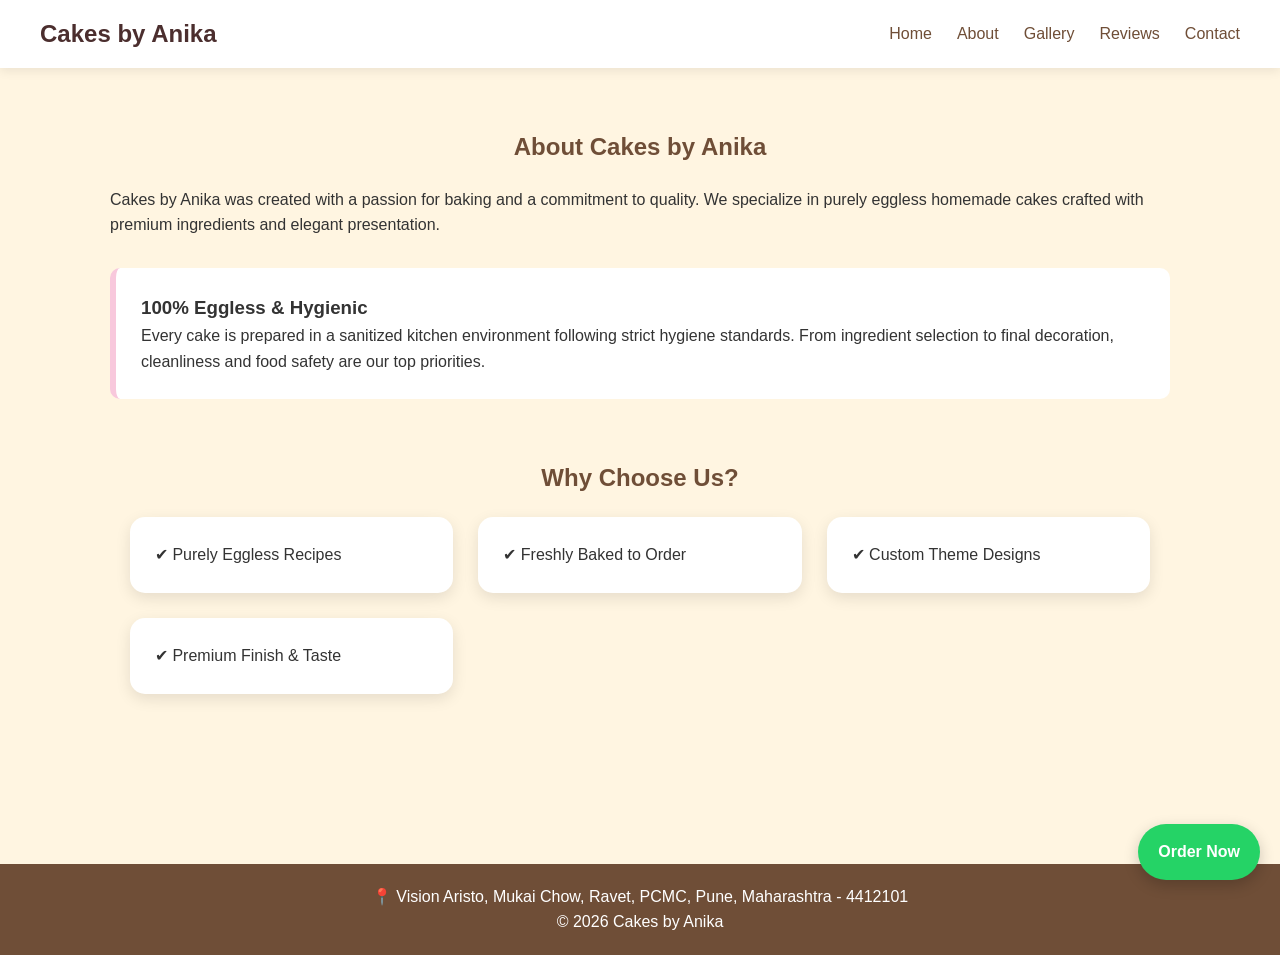
==== about.html @ 3f63ce71 "Update about.html" ====
<!DOCTYPE html>
<html lang="en">
<head>
<meta charset="UTF-8">
<meta name="viewport" content="width=device-width, initial-scale=1.0">
<title>About Us | Cakes by Anika</title>
<meta name="description" content="Learn about Cakes by Anika – purely eggless, hygienic homemade cake specialist in Ravet, Pune.">
<link rel="stylesheet" href="style.css">
</head>
<body>

<nav>
<h2>Cakes by Anika</h2>
<ul>
<li><a href="index.html">Home</a></li>
<li><a href="about.html">About</a></li>
<li><a href="gallery.html">Gallery</a></li>
<li><a href="reviews.html">Reviews</a></li>
<li><a href="contact.html">Contact</a></li>
</ul>
</nav>

<section class="section">
<h2>About Cakes by Anika</h2>
<p>
Cakes by Anika was created with a passion for baking and a commitment to quality. 
We specialize in purely eggless homemade cakes crafted with premium ingredients 
and elegant presentation.
</p>

<div class="highlight">
<h3>100% Eggless & Hygienic</h3>
<p>
Every cake is prepared in a sanitized kitchen environment following strict hygiene 
standards. From ingredient selection to final decoration, cleanliness and food safety 
are our top priorities.
</p>
</div>

<div class="section">
<h2>Why Choose Us?</h2>
<div class="card-grid">
<div class="card">✔ Purely Eggless Recipes</div>
<div class="card">✔ Freshly Baked to Order</div>
<div class="card">✔ Custom Theme Designs</div>
<div class="card">✔ Premium Finish & Taste</div>
</div>
</div>

</section>

<footer>
<p>📍 Vision Aristo, Mukai Chow, Ravet, PCMC, Pune, Maharashtra - 4412101</p>
<p>© 2026 Cakes by Anika</p>
</footer>

<a class="whatsapp-float" href="https://wa.me/91YOURNUMBER?text=Good%20day%2C%0A%0AI%20would%20like%20to%20place%20an%20order%20for%20a%20cake.%20Kindly%20provide%20details%20regarding%20the%20available%20flavors%2C%20sizes%2C%20pricing%2C%20and%20delivery%20or%20pickup%20options.%0A%0AThank%20you%20in%20advance%20for%20your%20assistance." target="_blank">Order Now</a>

</body>
</html>
---- style.css ----
:root {
  --pink: #f8c8dc;
  --pastel: #fde2e4;
  --cream: #fff5e1;
  --brown: #6f4e37;
  --chocolate: #4b2e2e;
  --white: #ffffff;
}

* {
  margin: 0;
  padding: 0;
  box-sizing: border-box;
  font-family: 'Segoe UI', sans-serif;
}

body {
  background: var(--cream);
  color: #333;
  line-height: 1.6;
}

nav {
  background: var(--white);
  padding: 15px 40px;
  display: flex;
  justify-content: space-between;
  align-items: center;
  box-shadow: 0 3px 10px rgba(0,0,0,0.08);
  position: sticky;
  top: 0;
  z-index: 1000;
}

nav h2 {
  color: var(--chocolate);
}

nav ul {
  list-style: none;
  display: flex;
  gap: 25px;
}

nav a {
  text-decoration: none;
  color: var(--brown);
  font-weight: 500;
  transition: 0.3s;
}

nav a:hover {
  color: var(--pink);
}

.hero {
  background: linear-gradient(135deg, var(--pink), var(--pastel));
  padding: 80px 20px;
  text-align: center;
  animation: fadeIn 1.2s ease-in;
}

.hero h1 {
  font-size: 2.8rem;
  color: var(--chocolate);
}

.hero p {
  margin-top: 15px;
  font-size: 1.1rem;
}

.section {
  padding: 60px 20px;
  max-width: 1100px;
  margin: auto;
}

.section h2 {
  color: var(--brown);
  margin-bottom: 20px;
  text-align: center;
}

.card-grid {
  display: grid;
  grid-template-columns: repeat(auto-fit, minmax(250px, 1fr));
  gap: 25px;
}

.card {
  background: var(--white);
  padding: 25px;
  border-radius: 15px;
  box-shadow: 0 5px 15px rgba(0,0,0,0.1);
  transition: 0.3s;
}

.card:hover {
  transform: translateY(-8px);
}

.highlight {
  background: var(--white);
  border-left: 6px solid var(--pink);
  padding: 25px;
  border-radius: 10px;
  margin-top: 30px;
}

.whatsapp-float {
  position: fixed;
  bottom: 20px;
  right: 20px;
  background: #25D366;
  color: white;
  padding: 15px 20px;
  border-radius: 50px;
  text-decoration: none;
  font-weight: bold;
  box-shadow: 0 5px 15px rgba(0,0,0,0.2);
}

footer {
  background: var(--brown);
  color: white;
  text-align: center;
  padding: 20px;
  margin-top: 50px;
}

@keyframes fadeIn {
  from { opacity: 0; transform: translateY(20px); }
  to { opacity: 1; transform: translateY(0); }
}

@media(max-width:768px){
  nav ul {
    flex-direction: column;
    gap: 10px;
  }
  .hero h1 {
    font-size: 2rem;
  }
}
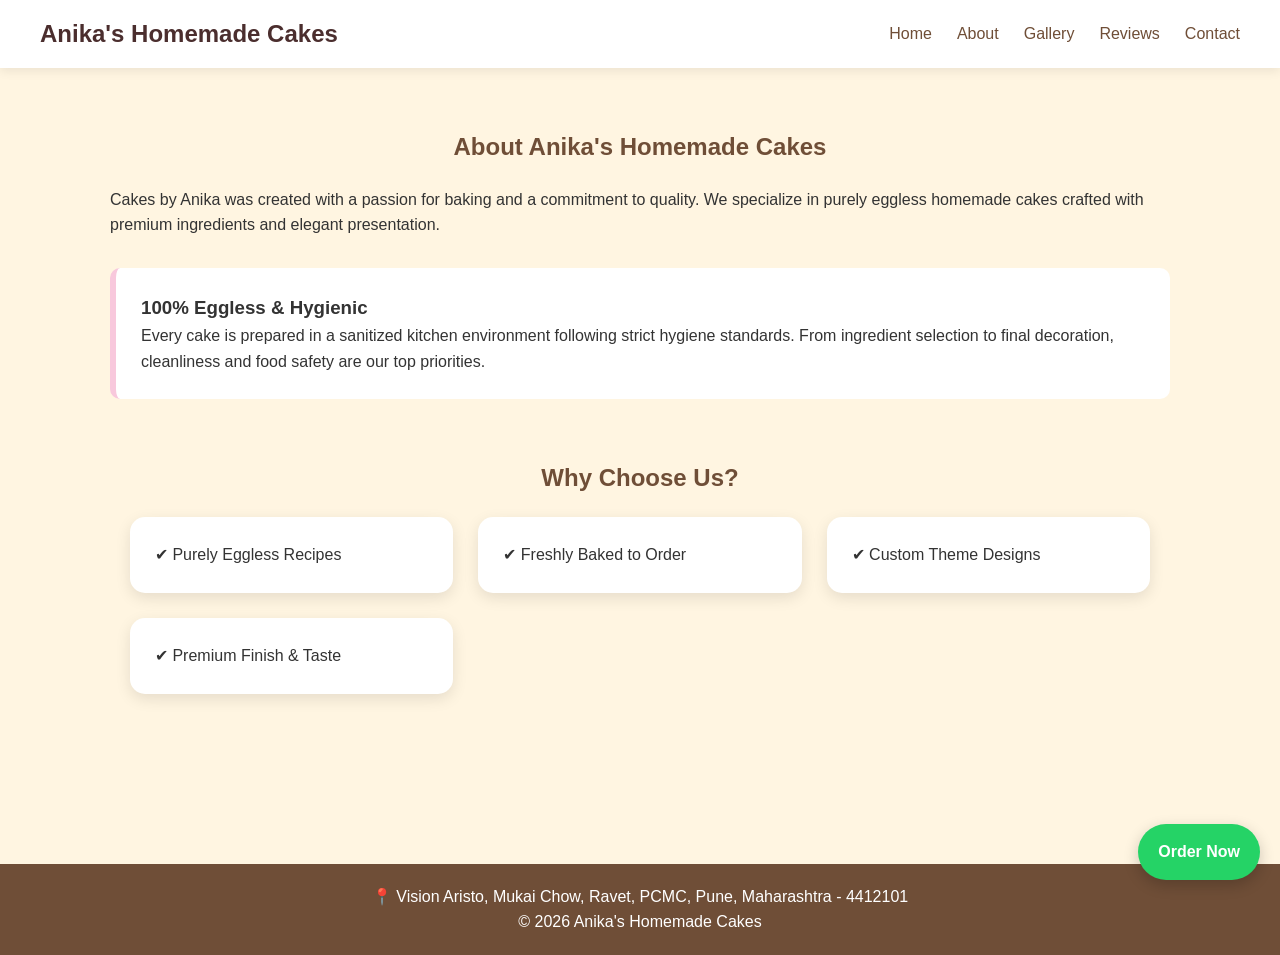
==== commit 27932ada: "Update about.html" ====
--- a/about.html
+++ b/about.html
@@ -3,14 +3,14 @@
 <head>
 <meta charset="UTF-8">
 <meta name="viewport" content="width=device-width, initial-scale=1.0">
-<title>About Us | Cakes by Anika</title>
+<title>About Us | Anika's Homemade Cakes</title>
 <meta name="description" content="Learn about Cakes by Anika – purely eggless, hygienic homemade cake specialist in Ravet, Pune.">
 <link rel="stylesheet" href="style.css">
 </head>
 <body>
 
 <nav>
-<h2>Cakes by Anika</h2>
+<h2>Anika's Homemade Cakes</h2>
 <ul>
 <li><a href="index.html">Home</a></li>
 <li><a href="about.html">About</a></li>
@@ -21,7 +21,7 @@
 </nav>
 
 <section class="section">
-<h2>About Cakes by Anika</h2>
+<h2>About Anika's Homemade Cakes</h2>
 <p>
 Cakes by Anika was created with a passion for baking and a commitment to quality. 
 We specialize in purely eggless homemade cakes crafted with premium ingredients 
@@ -51,10 +51,10 @@
 
 <footer>
 <p>📍 Vision Aristo, Mukai Chow, Ravet, PCMC, Pune, Maharashtra - 4412101</p>
-<p>© 2026 Cakes by Anika</p>
+<p>© 2026 Anika's Homemade Cakes</p>
 </footer>
 
-<a class="whatsapp-float" href="https://wa.me/91YOURNUMBER?text=Good%20day%2C%0A%0AI%20would%20like%20to%20place%20an%20order%20for%20a%20cake.%20Kindly%20provide%20details%20regarding%20the%20available%20flavors%2C%20sizes%2C%20pricing%2C%20and%20delivery%20or%20pickup%20options.%0A%0AThank%20you%20in%20advance%20for%20your%20assistance." target="_blank">Order Now</a>
+<a class="whatsapp-float" href="https://wa.me/919503025610?text=Good%20day%2C%0A%0AI%20would%20like%20to%20place%20an%20order%20for%20a%20cake.%20Kindly%20provide%20details%20regarding%20the%20available%20flavors%2C%20sizes%2C%20pricing%2C%20and%20delivery%20or%20pickup%20options.%0A%0AThank%20you%20in%20advance%20for%20your%20assistance." target="_blank">Order Now</a>
 
 </body>
 </html>
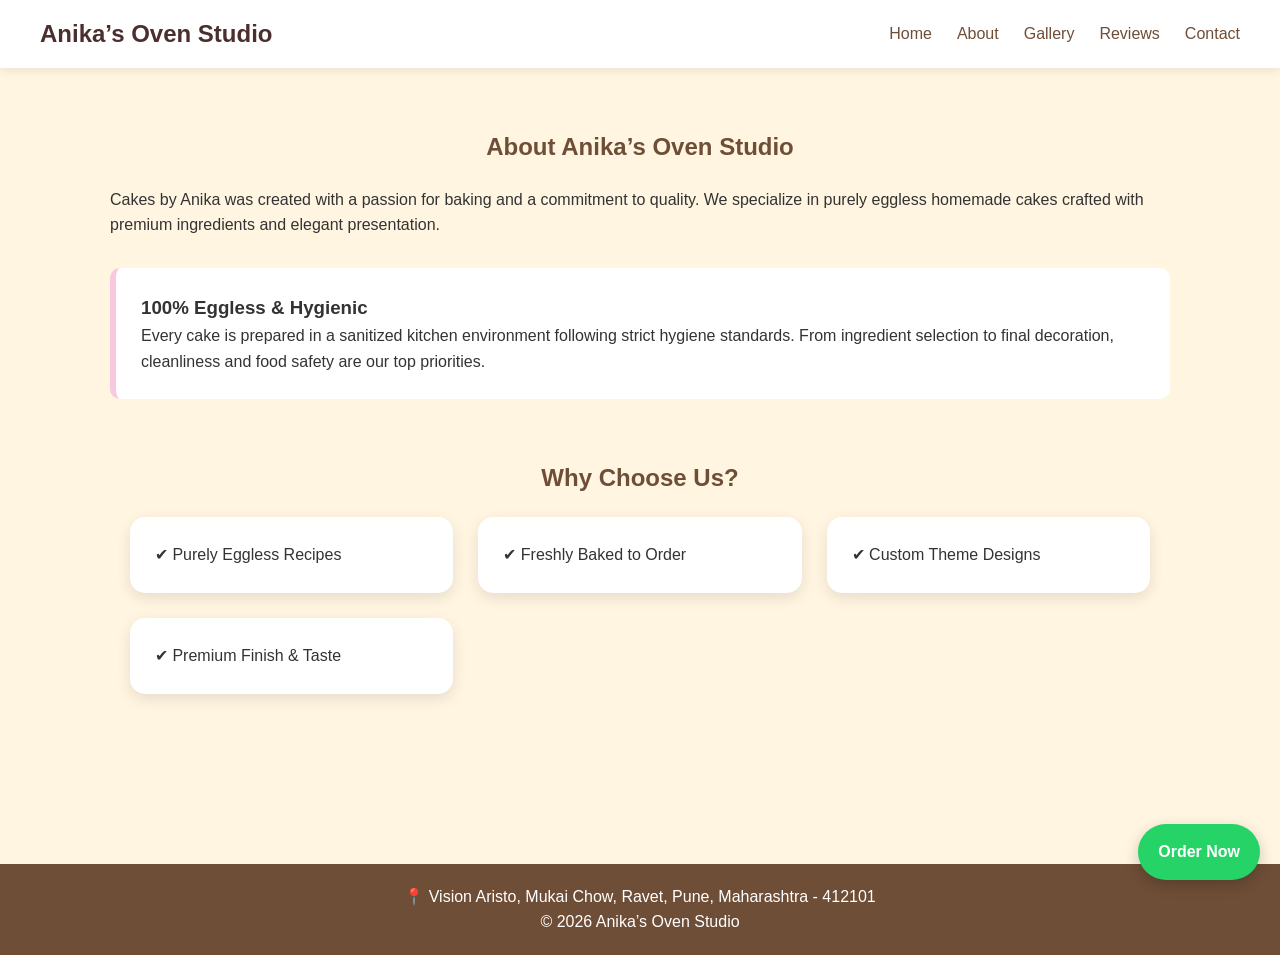
==== commit 2500fe1c: "Update about.html" ====
--- a/about.html
+++ b/about.html
@@ -3,14 +3,14 @@
 <head>
 <meta charset="UTF-8">
 <meta name="viewport" content="width=device-width, initial-scale=1.0">
-<title>About Us | Anika's Homemade Cakes</title>
+<title>About Us | Anika’s Oven Studio</title>
 <meta name="description" content="Learn about Cakes by Anika – purely eggless, hygienic homemade cake specialist in Ravet, Pune.">
 <link rel="stylesheet" href="style.css">
 </head>
 <body>
 
 <nav>
-<h2>Anika's Homemade Cakes</h2>
+<h2>Anika’s Oven Studio</h2>
 <ul>
 <li><a href="index.html">Home</a></li>
 <li><a href="about.html">About</a></li>
@@ -21,7 +21,7 @@
 </nav>
 
 <section class="section">
-<h2>About Anika's Homemade Cakes</h2>
+<h2>About Anika’s Oven Studio</h2>
 <p>
 Cakes by Anika was created with a passion for baking and a commitment to quality. 
 We specialize in purely eggless homemade cakes crafted with premium ingredients 
@@ -50,8 +50,8 @@
 </section>
 
 <footer>
-<p>📍 Vision Aristo, Mukai Chow, Ravet, PCMC, Pune, Maharashtra - 4412101</p>
-<p>© 2026 Anika's Homemade Cakes</p>
+<p>📍 Vision Aristo, Mukai Chow, Ravet, Pune, Maharashtra - 412101</p>
+<p>© 2026 Anika’s Oven Studio</p>
 </footer>
 
 <a class="whatsapp-float" href="https://wa.me/919503025610?text=Good%20day%2C%0A%0AI%20would%20like%20to%20place%20an%20order%20for%20a%20cake.%20Kindly%20provide%20details%20regarding%20the%20available%20flavors%2C%20sizes%2C%20pricing%2C%20and%20delivery%20or%20pickup%20options.%0A%0AThank%20you%20in%20advance%20for%20your%20assistance." target="_blank">Order Now</a>
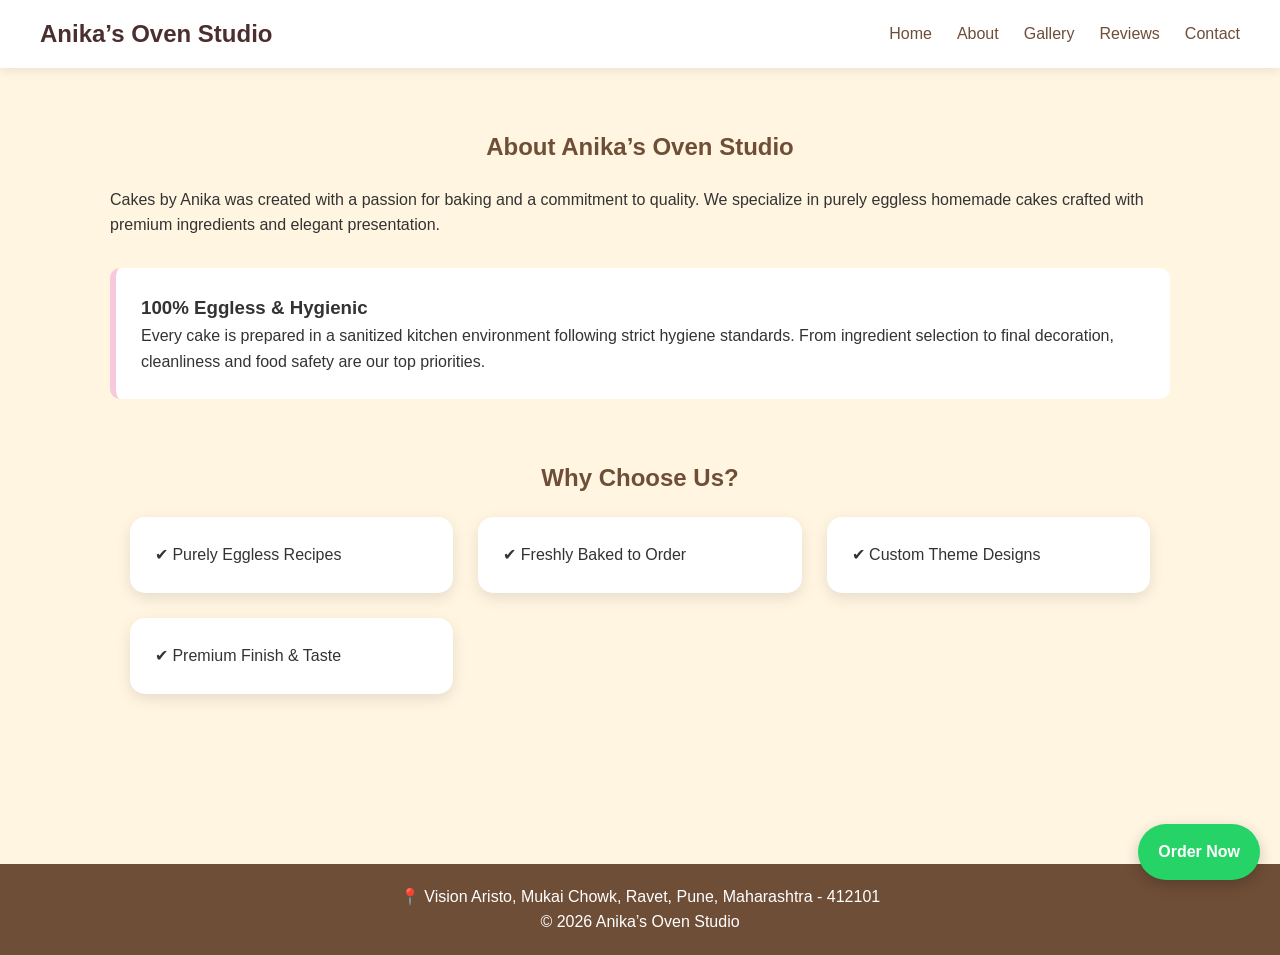
==== commit 5693133d: "Update about.html" ====
--- a/about.html
+++ b/about.html
@@ -4,7 +4,7 @@
 <meta charset="UTF-8">
 <meta name="viewport" content="width=device-width, initial-scale=1.0">
 <title>About Us | Anika’s Oven Studio</title>
-<meta name="description" content="Learn about Cakes by Anika – purely eggless, hygienic homemade cake specialist in Ravet, Pune.">
+<meta name="description" content="Learn about Anika’s Oven Studio – Purely eggless, hygienic homemade cake specialist in Ravet, Pune.">
 <link rel="stylesheet" href="style.css">
 </head>
 <body>
@@ -50,7 +50,7 @@
 </section>
 
 <footer>
-<p>📍 Vision Aristo, Mukai Chow, Ravet, Pune, Maharashtra - 412101</p>
+<p>📍 Vision Aristo, Mukai Chowk, Ravet, Pune, Maharashtra - 412101</p>
 <p>© 2026 Anika’s Oven Studio</p>
 </footer>
 
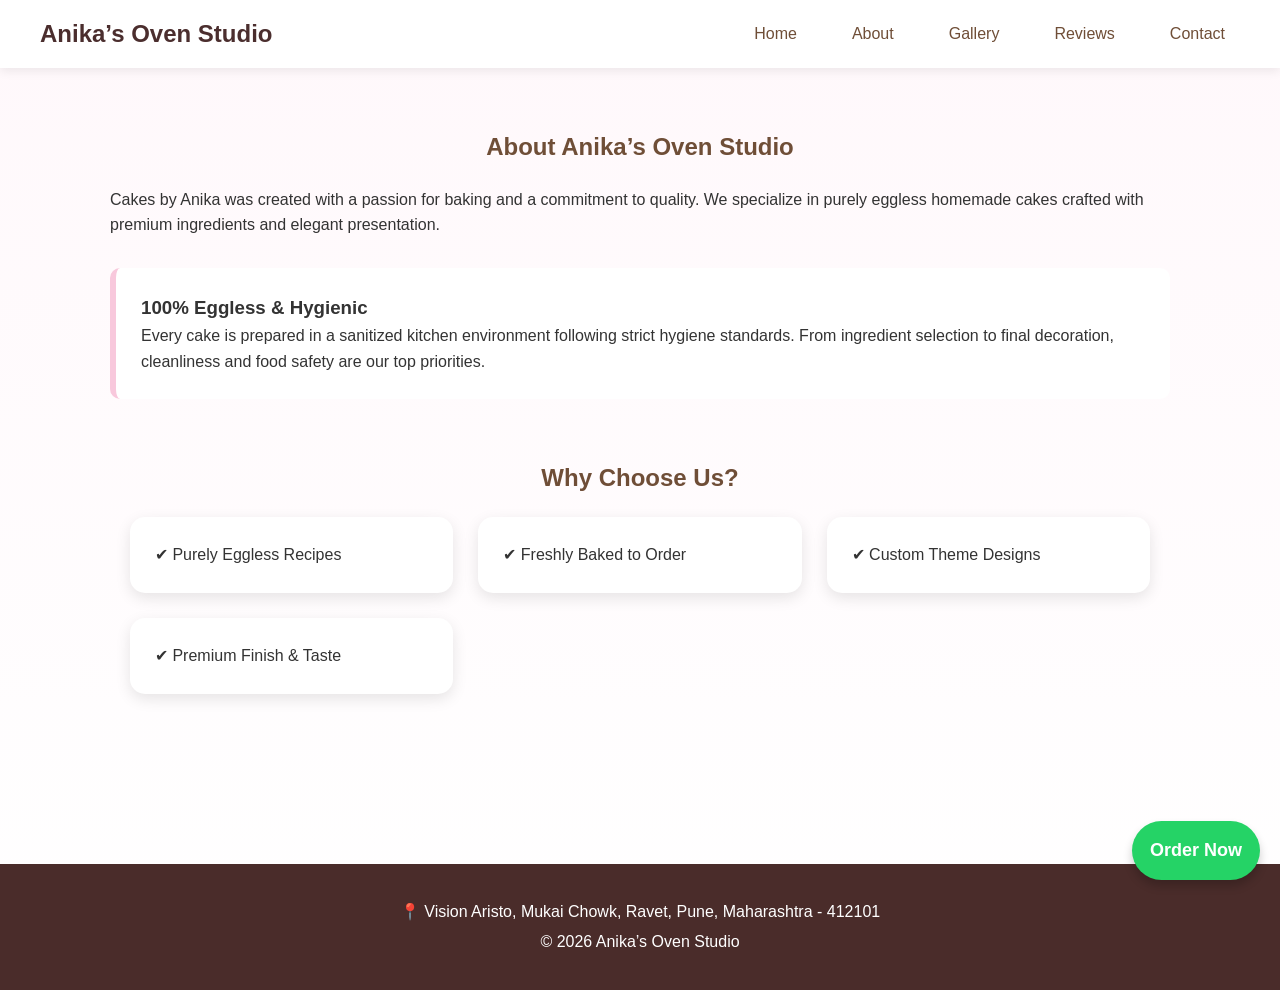
==== commit d34dd07e: "Update about.html" ====
--- a/about.html
+++ b/about.html
@@ -6,6 +6,7 @@
 <title>About Us | Anika’s Oven Studio</title>
 <meta name="description" content="Learn about Anika’s Oven Studio – Purely eggless, hygienic homemade cake specialist in Ravet, Pune.">
 <link rel="stylesheet" href="style.css">
+<link href="https://fonts.googleapis.com/css2?family=Poppins:wght@300;400;500;600&display=swap" rel="stylesheet">
 </head>
 <body>
 
--- a/style.css
+++ b/style.css
@@ -18,6 +18,18 @@
   background: var(--cream);
   color: #333;
   line-height: 1.6;
+}
+
+nav a {
+  text-decoration: none;
+  color: #5a3e36;
+  font-weight: 500;
+  margin: 0 15px;
+  transition: 0.3s;
+}
+
+nav a:hover {
+  color: #e48aa6;
 }
 
 nav {
@@ -143,3 +155,76 @@
     font-size: 2rem;
   }
 }
+
+.hero {
+  text-align: center;
+  padding: 80px 20px;
+  background: linear-gradient(#fff5f7, #ffe6ec);
+}
+
+.hero h1 {
+  font-size: 42px;
+  color: #4a2c2a;
+}
+
+.hero p {
+  font-size: 18px;
+}
+
+.gallery-grid {
+  display: grid;
+  grid-template-columns: repeat(auto-fit, minmax(250px,1fr));
+  gap: 20px;
+  padding: 20px;
+}
+
+.gallery-grid img {
+  width: 100%;
+  border-radius: 12px;
+  box-shadow: 0 6px 14px rgba(0,0,0,0.1);
+  transition: 0.3s;
+}
+
+.gallery-grid img:hover {
+  transform: scale(1.05);
+}
+
+.whatsapp-float {
+  position: fixed;
+  bottom: 20px;
+  right: 20px;
+  background: #25D366;
+  color: white;
+  padding: 15px 18px;
+  border-radius: 50px;
+  font-size: 18px;
+  text-decoration: none;
+  box-shadow: 0 6px 10px rgba(0,0,0,0.2);
+}
+
+footer {
+  background: #4a2c2a;
+  color: white;
+  text-align: center;
+  padding: 30px 20px;
+}
+
+footer p {
+  margin: 5px 0;
+}
+
+body {
+  font-family: 'Poppins', sans-serif;
+}
+
+.cake-card {
+  background: white;
+  padding: 15px;
+  border-radius: 15px;
+  box-shadow: 0 8px 18px rgba(0,0,0,0.08);
+  text-align: center;
+}
+
+body {
+  background: linear-gradient(to bottom, #fff8fb, #ffffff);
+}
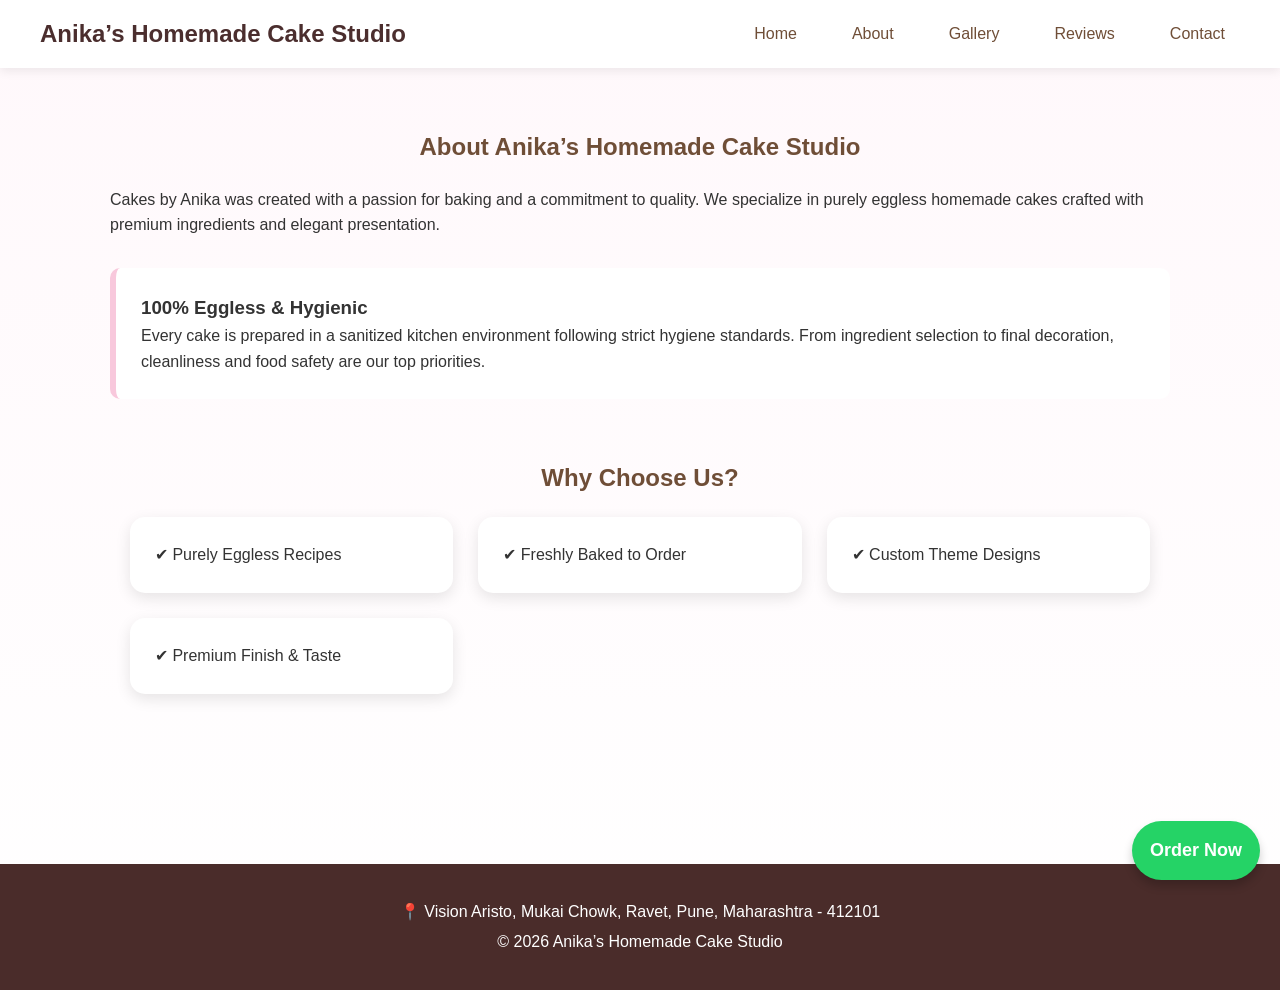
==== commit 85256aa2: "Update about.html" ====
--- a/about.html
+++ b/about.html
@@ -3,15 +3,15 @@
 <head>
 <meta charset="UTF-8">
 <meta name="viewport" content="width=device-width, initial-scale=1.0">
-<title>About Us | Anika’s Oven Studio</title>
-<meta name="description" content="Learn about Anika’s Oven Studio – Purely eggless, hygienic homemade cake specialist in Ravet, Pune.">
+<title>About Us | Anika’s Homemade Cake Studio</title>
+<meta name="description" content="Learn about Anika’s Homemade Cake Studio – Purely eggless, hygienic homemade cake specialist in Ravet, Pune.">
 <link rel="stylesheet" href="style.css">
 <link href="https://fonts.googleapis.com/css2?family=Poppins:wght@300;400;500;600&display=swap" rel="stylesheet">
 </head>
 <body>
 
 <nav>
-<h2>Anika’s Oven Studio</h2>
+<h2>Anika’s Homemade Cake Studio</h2>
 <ul>
 <li><a href="index.html">Home</a></li>
 <li><a href="about.html">About</a></li>
@@ -22,7 +22,7 @@
 </nav>
 
 <section class="section">
-<h2>About Anika’s Oven Studio</h2>
+<h2>About Anika’s Homemade Cake Studio</h2>
 <p>
 Cakes by Anika was created with a passion for baking and a commitment to quality. 
 We specialize in purely eggless homemade cakes crafted with premium ingredients 
@@ -52,7 +52,7 @@
 
 <footer>
 <p>📍 Vision Aristo, Mukai Chowk, Ravet, Pune, Maharashtra - 412101</p>
-<p>© 2026 Anika’s Oven Studio</p>
+<p>© 2026 Anika’s Homemade Cake Studio</p>
 </footer>
 
 <a class="whatsapp-float" href="https://wa.me/919503025610?text=Good%20day%2C%0A%0AI%20would%20like%20to%20place%20an%20order%20for%20a%20cake.%20Kindly%20provide%20details%20regarding%20the%20available%20flavors%2C%20sizes%2C%20pricing%2C%20and%20delivery%20or%20pickup%20options.%0A%0AThank%20you%20in%20advance%20for%20your%20assistance." target="_blank">Order Now</a>
--- a/style.css
+++ b/style.css
@@ -228,3 +228,110 @@
 body {
   background: linear-gradient(to bottom, #fff8fb, #ffffff);
 }
+
+.review-section{
+    text-align:center;
+    padding:40px 20px;
+}
+
+.review-btn{
+    display:inline-block;
+    background: linear-gradient(45deg,#ff4d8d,#ff7aa2);
+    color:white;
+    padding:14px 28px;
+    border-radius:30px;
+    text-decoration:none;
+    font-weight:600;
+    margin-top:15px;
+    box-shadow:0 6px 12px rgba(0,0,0,0.15);
+    transition:0.3s;
+}
+
+.reviews{
+    background:#f7f7f7;
+    padding:60px 20px;
+    text-align:center;
+}
+
+.reviews h2{
+    font-size:32px;
+    margin-bottom:40px;
+}
+
+.review-container{
+    display:flex;
+    flex-wrap:wrap;
+    justify-content:center;
+    gap:25px;
+}
+
+.review-card{
+    background:white;
+    padding:25px;
+    width:280px;
+    border-radius:15px;
+    box-shadow:0 8px 20px rgba(0,0,0,0.1);
+    transition:0.3s;
+}
+
+.review-card:hover{
+    transform:translateY(-5px);
+}
+
+.stars{
+    font-size:20px;
+    margin-bottom:10px;
+}
+
+.review-card p{
+    font-style:italic;
+    margin-bottom:10px;
+}
+
+.review-card span{
+    font-weight:600;
+    color:#666;
+}
+
+.review-btn:hover{
+    transform:translateY(-2px);
+    box-shadow:0 8px 16px rgba(0,0,0,0.2);
+}
+
+.map-container{
+width:80%;
+margin:40px auto;
+border-radius:15px;
+overflow:hidden;
+box-shadow:0 10px 25px rgba(0,0,0,0.15);
+}
+
+.contact-section{
+text-align:center;
+padding:50px 20px;
+}
+
+.contact-section h2{
+font-size:32px;
+margin-bottom:30px;
+}
+
+.contact-box{
+background:#fff;
+max-width:500px;
+margin:auto;
+padding:30px;
+border-radius:15px;
+box-shadow:0 10px 25px rgba(0,0,0,0.1);
+line-height:1.8;
+font-size:16px;
+}
+
+.map-btn{
+background:#ff6b9d;
+color:white;
+padding:12px 20px;
+border-radius:25px;
+text-decoration:none;
+font-weight:bold;
+}
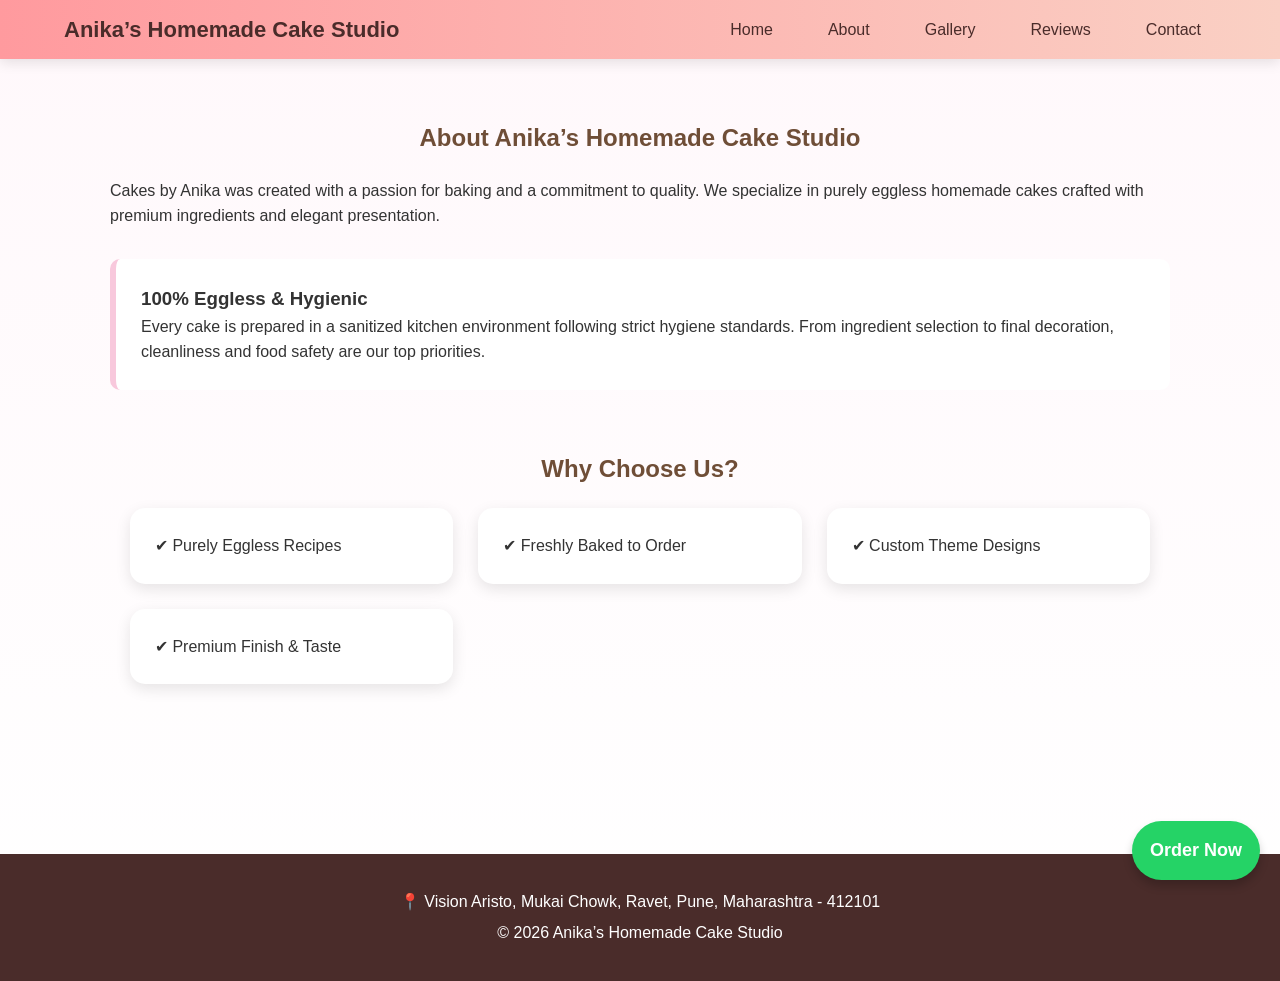
==== commit 5734b6de: "Update about.html" ====
--- a/about.html
+++ b/about.html
@@ -9,16 +9,19 @@
 <link href="https://fonts.googleapis.com/css2?family=Poppins:wght@300;400;500;600&display=swap" rel="stylesheet">
 </head>
 <body>
-
-<nav>
-<h2>Anika’s Homemade Cake Studio</h2>
-<ul>
+<nav class="main-nav">
+<div class="nav-container">
+<div class="logo">
+Anika’s Homemade Cake Studio
+</div>
+<ul class="nav-menu">
 <li><a href="index.html">Home</a></li>
 <li><a href="about.html">About</a></li>
 <li><a href="gallery.html">Gallery</a></li>
 <li><a href="reviews.html">Reviews</a></li>
 <li><a href="contact.html">Contact</a></li>
 </ul>
+</div>
 </nav>
 
 <section class="section">
--- a/style.css
+++ b/style.css
@@ -335,3 +335,49 @@
 text-decoration:none;
 font-weight:bold;
 }
+
+/* NAVBAR */
+
+.main-nav{
+background:linear-gradient(90deg,#ff9a9e,#fad0c4);
+padding:12px 0;
+box-shadow:0 4px 12px rgba(0,0,0,0.1);
+}
+
+.nav-container{
+width:90%;
+max-width:1200px;
+margin:auto;
+display:flex;
+justify-content:space-between;
+align-items:center;
+}
+
+/* Logo */
+
+.logo{
+font-size:22px;
+font-weight:600;
+color:#4a2c2a;
+}
+
+/* Menu */
+
+.nav-menu{
+list-style:none;
+display:flex;
+gap:25px;
+margin:0;
+padding:0;
+}
+
+.nav-menu li a{
+text-decoration:none;
+color:#4a2c2a;
+font-weight:500;
+transition:0.3s;
+}
+
+.nav-menu li a:hover{
+color:#ffffff;
+}
